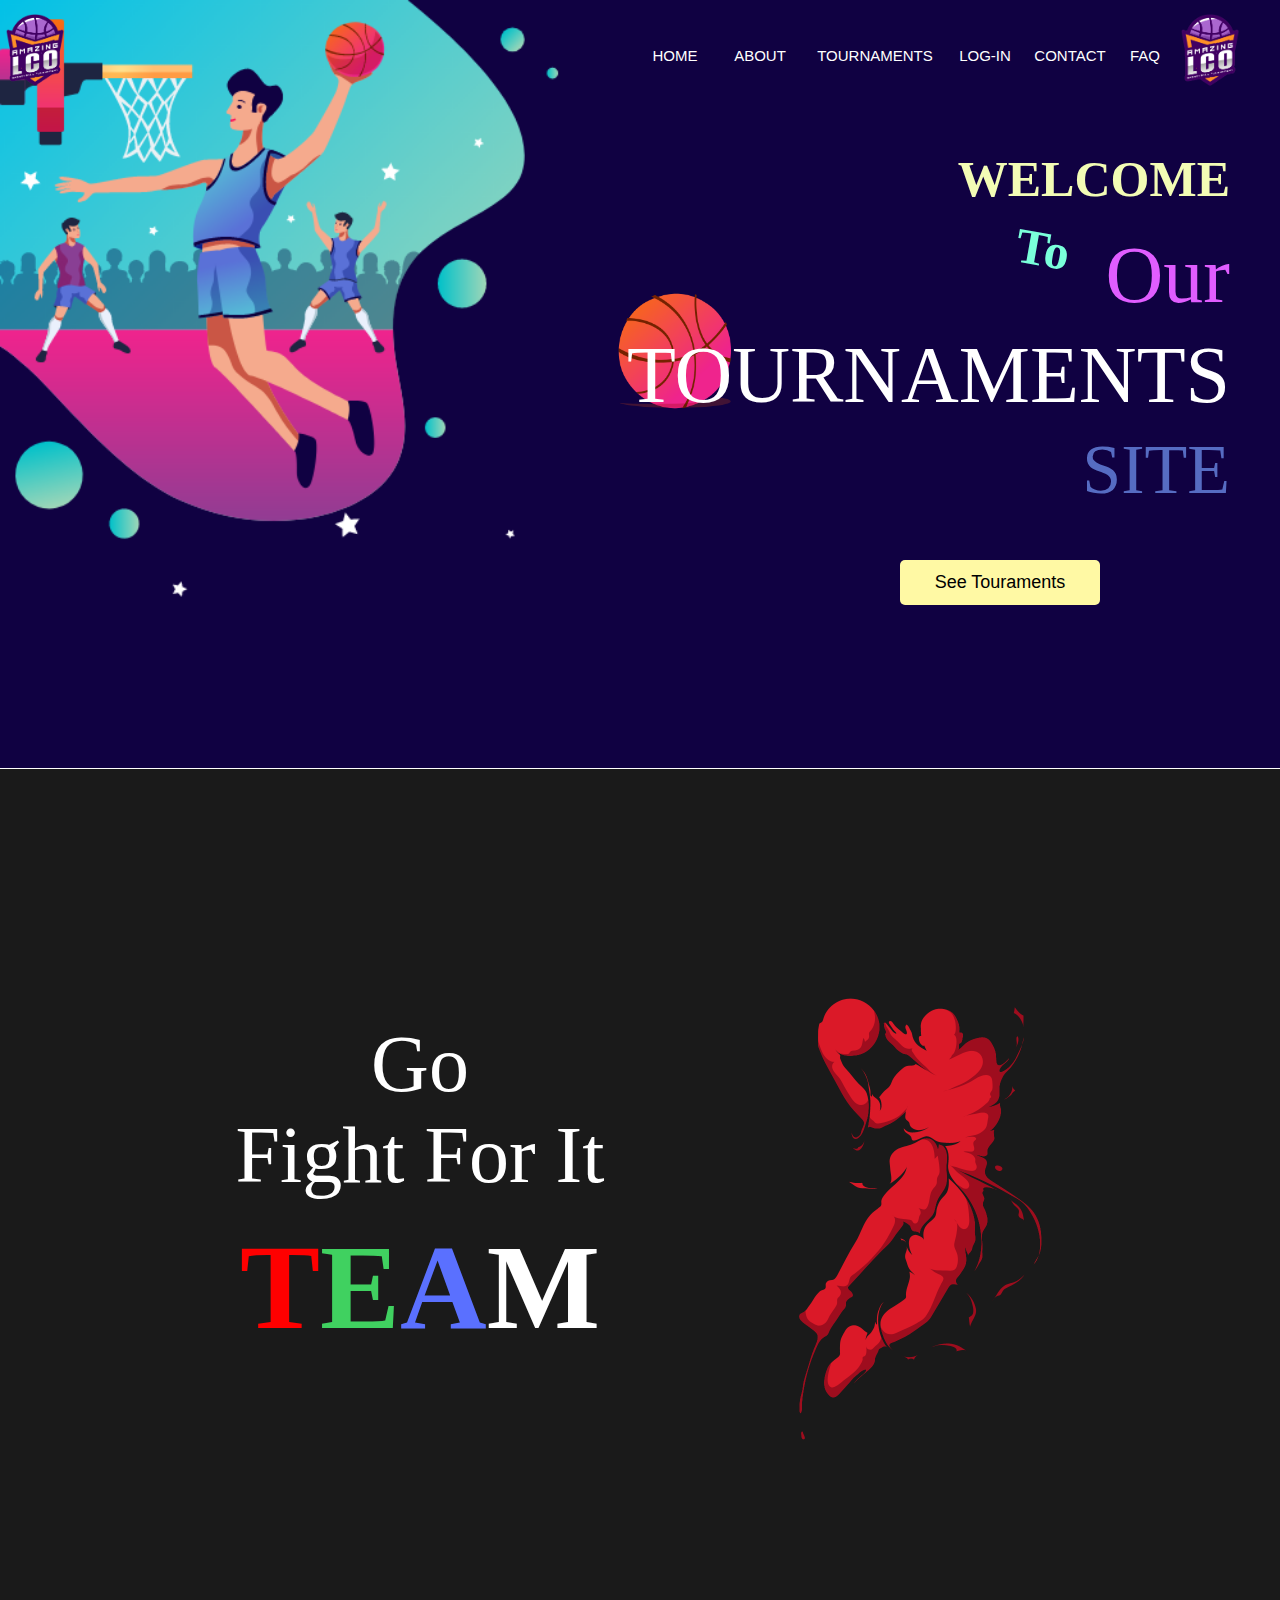
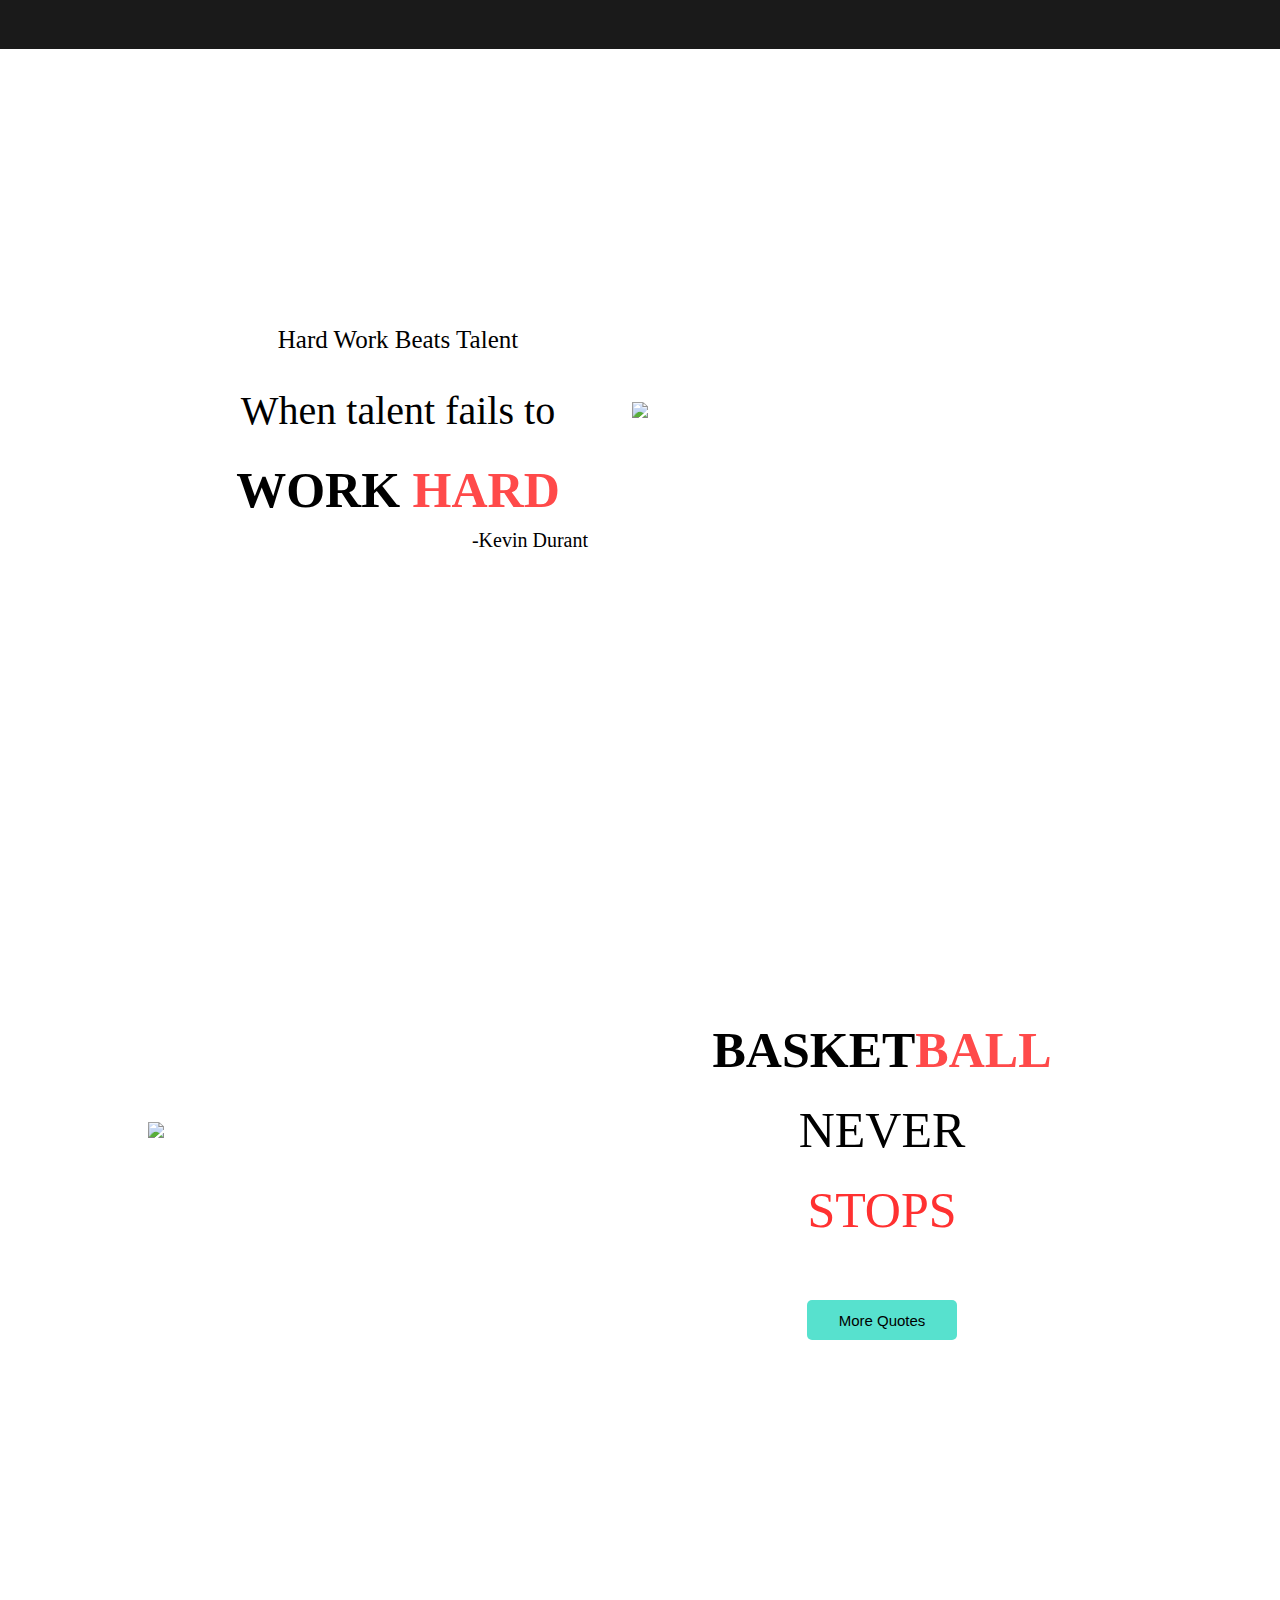
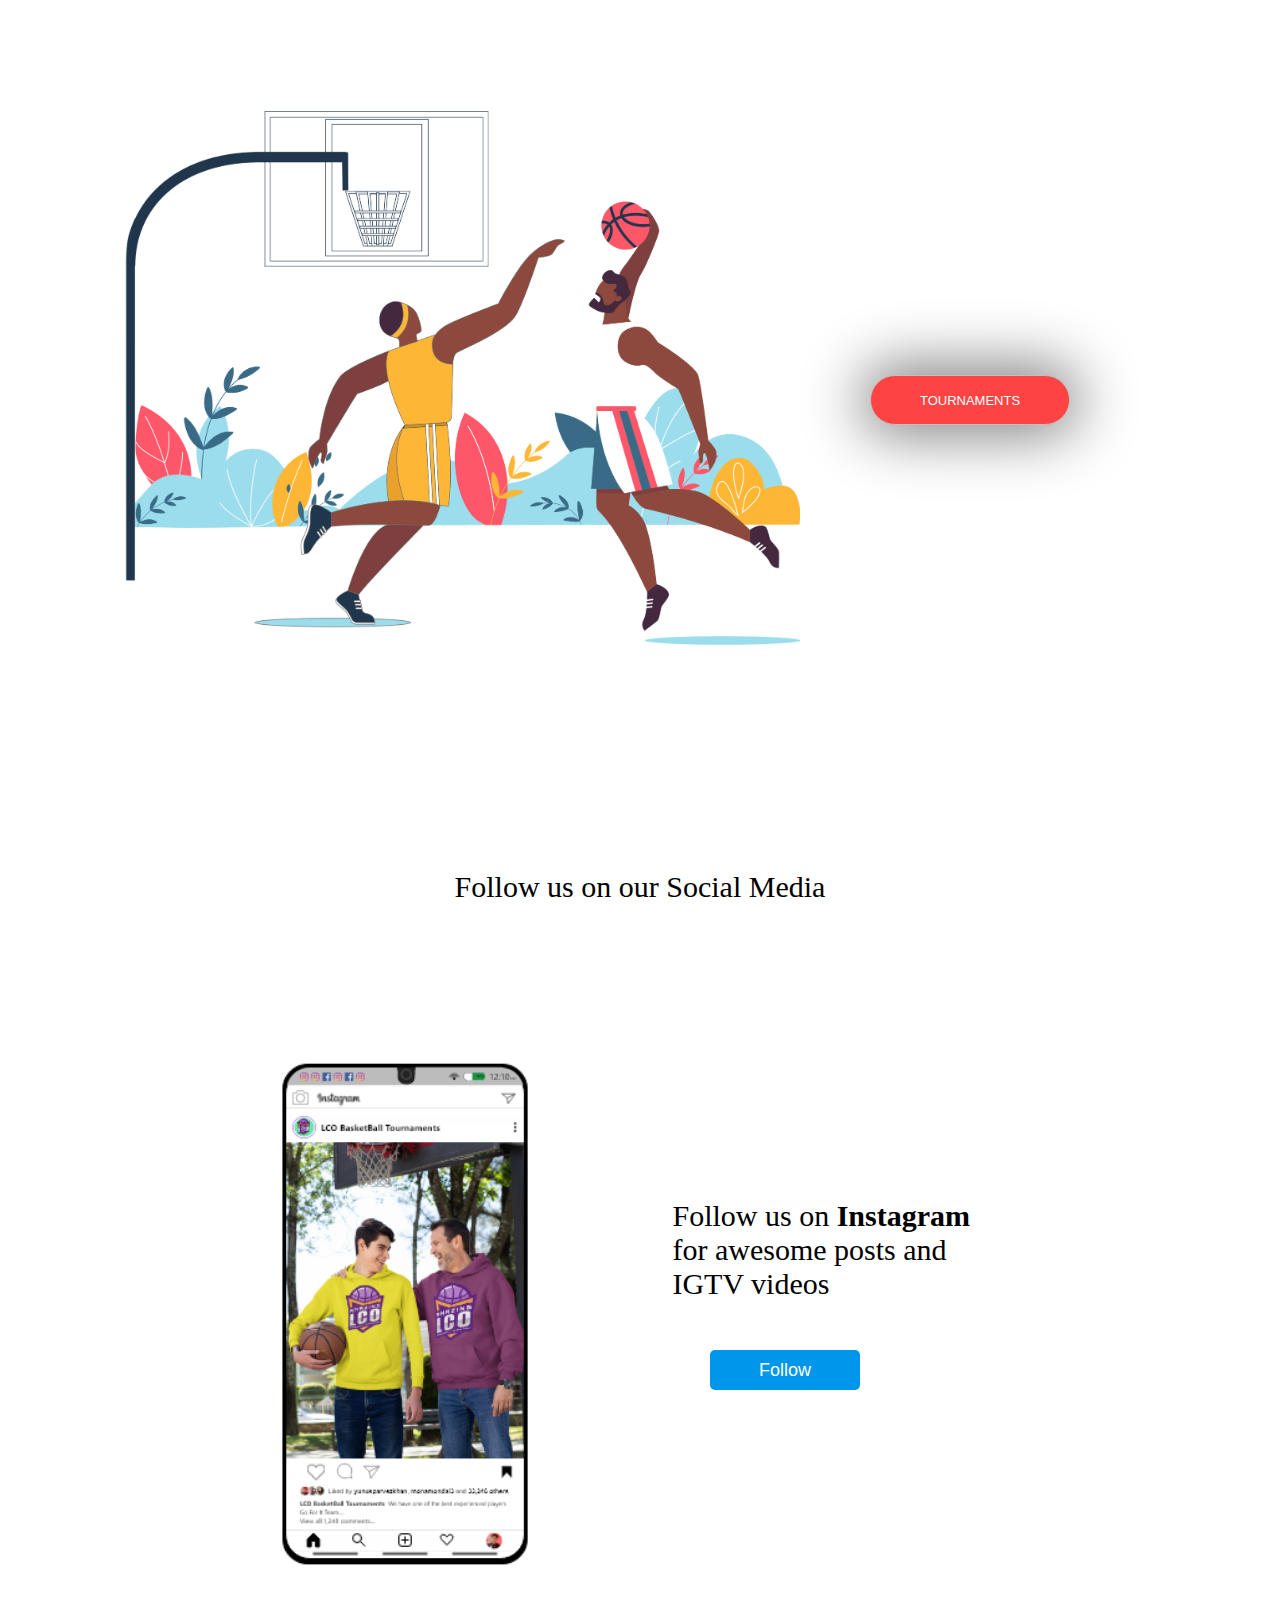
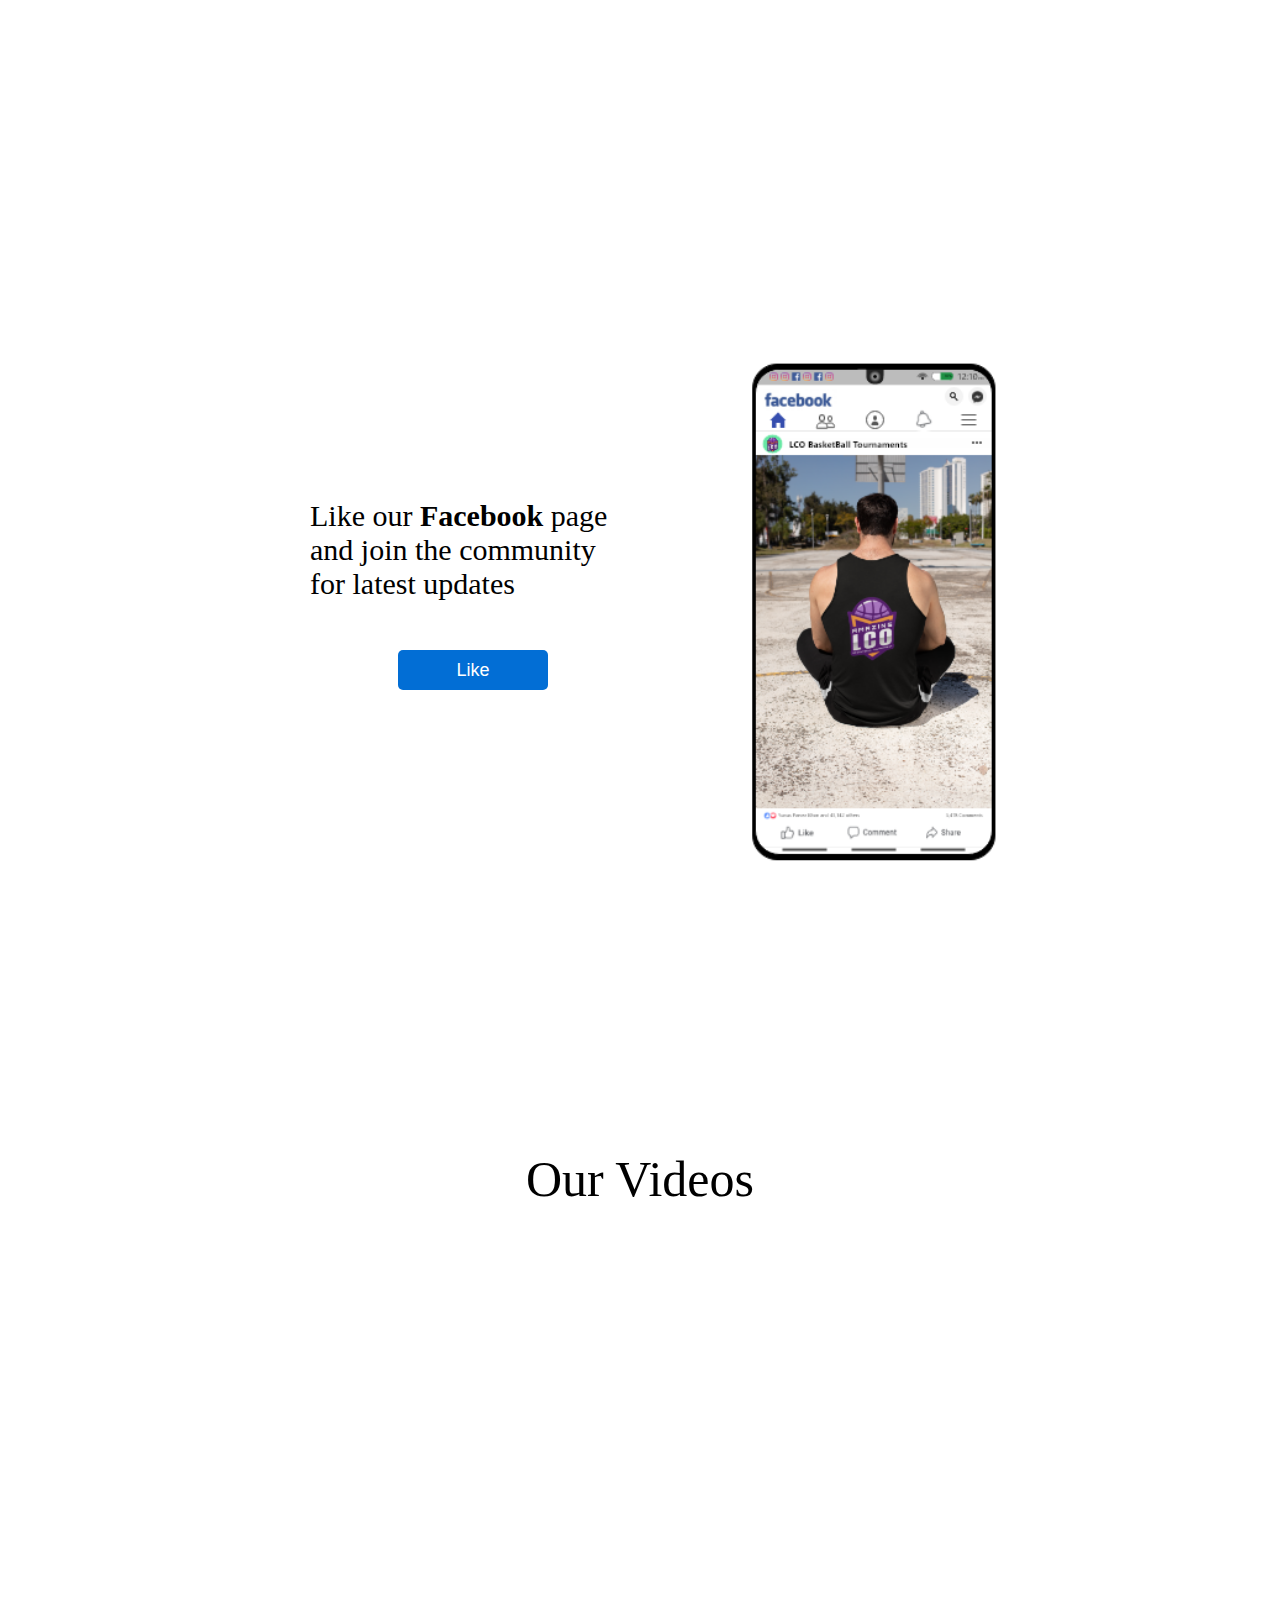
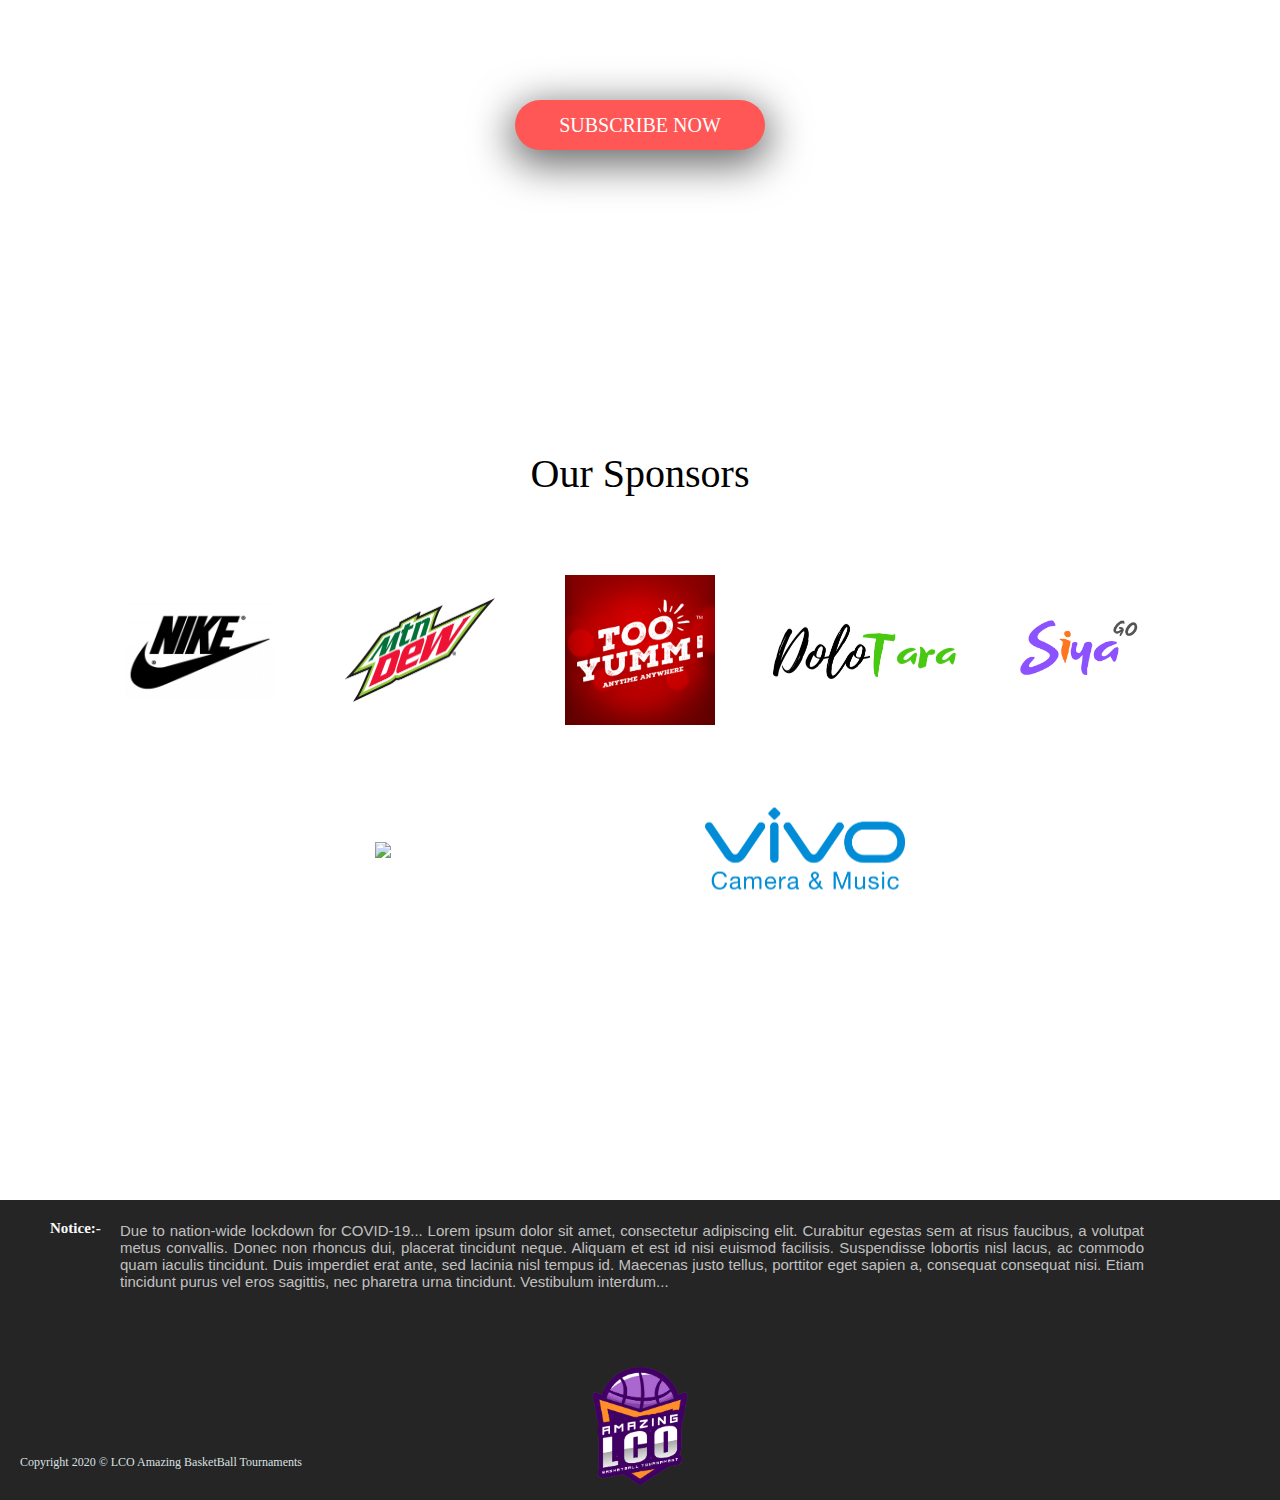
==== index.html @ e03855e0 "Add files via upload" ====
<!DOCTYPE html>
<html lang="en" dir="ltr">
  <head>
    <meta charset="utf-8">
    <meta name="viewport" content="width=device-width, initial-scale=1, user-scalable=no" />
    <title>LCO ABT</title>
    <link rel="stylesheet" href="css/index.css">
    <link rel="stylesheet" href="css/ytvideo.css">
    <link rel="stylesheet" href="css/darksec.css">
    <link rel="stylesheet" href="css/sponsors.css">
    <link rel="stylesheet" href="css/footer.css">
    <link rel="stylesheet" href="css/scrollbar.css">
    <link rel="stylesheet" href="css/menusec.css">
    <link rel="stylesheet" href="css/indexMediaQuery.css">
    <link rel="stylesheet" href="css/footerMediaQuery.css">
    <script src="js/scrollfunctions.js" charset="utf-8"></script>
    <script src="js/script.js" charset="utf-8"></script>
  </head>
  <body id="body">
          <div id="top"></div>
    <div id="background-img-sec">
      <img src="Media\sports-logo-transparent.png" class="logo logofirst">
      <img src="Media\Basketball.png" draggable="true" id="Basketball-img">
      <h1 id="heading-txt-1">WELCOME</h1>
      <h1 id="heading-txt-2">To</h1>
      <h1 id="heading-txt-3">Our</h1>
      <h1 id="heading-txt-4">TOURNAMENTS</h1>
      <h1 id="heading-txt-5">SITE</h1>
      <button type="button" id="tournaments-btn-1">See Touraments</button>

    </div>
    <div id="dark-screen-sec">
        <div id="dss-container">
          <img src="Media\artimg-2.png" id="artimg-2"/>
          <h1 id="dss-txt-1">Go <br>Fight For It</h1>
          <h1 id="dss-txt-2">
                 <div style="color:#FF0000;
                                           display:inline;">T</div><div style="color:#40D160;
                                           display:inline;">E</div><div style="color:#5A70FF;
                                           display:inline;">A</div><div style="color:#FFFFFF;
                                           display:inline;">M</div>

                                         </h1>


        </div>
      </div>
      <img src="Media\ScrollDown-transparent-white.png" id="scroll-down-icon"/>


        <div id="section-3">
          <img src="Media\img3.png" id="section-3-img"/>
          <h1 id="section-3-txt-1">Hard Work Beats Talent</h1>
          <h1 id="section-3-txt-2">When talent fails to</h1>
          <h1 id="section-3-txt-3">WORK <div style="display:inline;color:#FF4A4A;">HARD</div></h1>
          <h1 id="section-3-txt-4">-Kevin Durant</h1>





          <h1 id="section-3-txt-5">BASKET<div style="display:inline;color:#FF4A4A;">BALL</div></h1>
          <h1 id="section-3-txt-6">NEVER</h1>
          <h1 id="section-3-txt-7">STOPS</h1>

          <img src="Media\img4.png" id="section-3-img2"/>

          <button type="button" id="quotes-btn">More Quotes</button>


          <img src="Media\Artboard 10.png" id="section-3-img3">
            <button type="button" id="tournaments-btn3">TOURNAMENTS</button>


          <h1 id="social-media-heading">Follow us on our Social Media</h1>
          <img src="Media\instagram.png" id="insta-layout"/>
          <h1 id="insta-text">Follow us on <b>Instagram</b> <br>
                              for awesome posts and <br>
                              IGTV videos</h1>
                <button type="button" id="insta-follow">Follow</button>

          <img src="Media\facebook.png" id="fb-layout"/>
          <h1 id="fb-text">Like our <b>Facebook</b> page<br>
                              and join the community <br>
                              for latest updates</h1>
            <button type="button" id="fb-like">Like</button>

             <h1 id="our-videos-txt">Our Videos</h1>
            <iframe id="yt-video" src="https://www.youtube.com/embed/hqvGOPB0KmQ" frameborder="0" allow="accelerometer; autoplay; encrypted-media; gyroscope; picture-in-picture" allowfullscreen></iframe>
            <a target="_blank" href="https://www.youtube.com/channel/UCXgGY0wkgOzynnHvSEVmE3A"><button type="button" id="yt-subscribe-btn">SUBSCRIBE NOW</button></a>


              <h1 id="our-sponsors-txt">Our Sponsors</h1>

              <img src="Media\nike.jpg" id="sponsor-nike">
              <img src="Media\MountainDew.png" id="sponsor-mountainDew">
              <img src="Media\too-yumm.png" id="sponsor-too-yumm">
              <img src="Media\DoloTara.png" id="sponsor-dolotara">
              <img src="Media\SiyaGo.png" id="sponsor-siyago">
              <img src="Media\oppo.png" id="sponsor-oppo">
              <img src="Media\vivo.png" id="sponsor-vivo">

        </div>

        <footer id="footer" id="bottom">

          <img src="Media\sports-logo-transparent.png" class="logo logofooter"/>
              <h1 id="footer-notice-heading">Notice:-</h1>
              <p id="footer-notice">Due to nation-wide lockdown for COVID-19... Lorem ipsum dolor sit amet, consectetur adipiscing elit. Curabitur egestas sem at risus faucibus, a volutpat metus convallis.
                                       Donec non rhoncus dui, placerat tincidunt neque. Aliquam et est id nisi euismod facilisis. Suspendisse lobortis nisl lacus, ac
                                       commodo quam iaculis tincidunt. Duis imperdiet erat ante, sed lacinia nisl tempus id. Maecenas justo tellus, porttitor eget
                                       sapien a, consequat consequat nisi. Etiam tincidunt purus vel eros sagittis, nec pharetra urna tincidunt. Vestibulum interdum...</p>







          <h1 id="copyright">Copyright 2020 © LCO Amazing BasketBall Tournaments</h1>



        </footer>






      <div id="navigation-panel2">
        <button type="button" class="navigation-btn2" id="home-btn2"> HOME </button>
        <a href="AboutUs.html"><button type="button" class="navigation-btn2" id="about-btn2"> ABOUT </button></a>
        <a href="Tournaments.html"><button type="button" class="navigation-btn2" id="tournaments-btn2">TOURNAMENTS</button></a>
        <a href="login.html"><button type="button" class="navigation-btn2" id="login-btn2">LOG-IN</button></a>
        <a href="ContactUs.html"><button type="button" class="navigation-btn2" id="contact-btn2">CONTACT</button></a>
        <a href="faq.html"><button type="button" class="navigation-btn2" id="faq-btn2">FAQ</button></a>
      </div>

    <div id="navigation-panel">
      <img src="Media\sports-logo-transparent.png" class="logo logosecond">
     <div id="navigation-panel-btns-sec">
       <button type="button" class="navigation-btn" id="home-btn"> HOME </button>
       <a href="AboutUs.html"><button type="button" class="navigation-btn" id="about-btn"> ABOUT </button></a>
       <a href="Tournaments.html"><button type="button" class="navigation-btn" id="tournaments-btn">TOURNAMENTS</button></a>
       <a href="login.html"><button type="button" class="navigation-btn" id="login-btn">LOG-IN</button></a>
       <a href="ContactUs.html"><button type="button" class="navigation-btn" id="contact-btn">CONTACT</button></a>
       <a href="faq.html"><button type="button" class="navigation-btn" id="faq-btn">FAQ</button></a>
     </div>
    </div>

        <div id="screen-hider" onclick="menuClose()"></div>



    <div id="navigation-panel3">

      <div id="menu-btn" onclick="menu()">
        <hr id="stick1" class="stick stick1"></hr>
        <hr id="stick2" class="stick stick2"></hr>
        <hr id="stick3" class="stick stick3"></hr>
      </div>
           <div id="menu-btn2" onclick="menuClose()">
           </div>


    <div id="menu-popup">
        <img src="Media/sports-logo-transparent.png" id="menu-logo"/>
        <h1 id="menu-heading">Amazing LCO Tournaments</h1>
        <hr id="menu-heading-hr"/>

        <button id="menu-about-btn">About</button>
        <button id="menu-tournaments-btn">Tournaments</button>
        <button id="menu-login-btn">Log-In</button>
        <button id="menu-contact-btn">Contact</button>
        <button id="menu-faq-btn">FAQ</button>

    </div>

















  </body>
</html>
---- css/index.css ----
*{
  padding:0;
  margin:0;
  transition: 0.5s;
}
html{
  transition: 0.5s;
  scroll-behavior: smooth;
}
body{
  height:7900px;
  overflow-y: scroll;
  overflow-x: hidden;
  background: #ffffff;
}
footer{
  top:7600px;
}
#screen-hider{
  display: none;
  width:100%;
  height: 100vh;
  position: fixed;
  top: 0;
  left: 0;
  background-color: #000000;
  opacity: 30%;
}


#background-img-sec{
  display: block;
  width:100%;
  height:768px;
  background-image: url('../Media/Background3.png');
  background-size: cover;
  position: absolute;
  top: 0;
  left:0;
}
#scroll-down-icon{
  display: none;
}
.logo{
  display: block;
  width:60px;
  height:auto;
  position: absolute;
  transform: translate(0,-50%);
}
.logofirst{
  top:50px;
  right:40px;
  transition: 0.5s;
}
#navigation-panel{
  display: block;
  width:100%;
  height: 50px;
  position: fixed;
  top:0;
  left:0;
  background: transparent;
  transition: 1s;
}
#navigation-panel-btns-sec{
  display: none;
  width:550px;
  height:50px;
  background:transparent;
  position: absolute;
  top:0px;
  left:50%;
  transform:translate(-50%);
}
.navigation-btn{
  display: block;
  height:40px;
  background: transparent;
  position: absolute;
  top:50%;
  transform:translate(0,-50%);
  border:none;
  color: #ffffff;
  font-size: 15px;
  cursor:pointer;
  transition:0.3s;
  text-align: center;
}
.navigation-btn:hover{
  color: green;
  font-size: 20px;
}
#tournaments-btn:hover{
  font-size:18px;
}
#home-btn{
  width:70px;
  left:10px;
}
#about-btn{
  width:80px;
  left:90px;
}
#tournaments-btn{
  width:150px;
  left:170px;
}
#login-btn{
  width:70px;
  left:320px;
}
#contact-btn{
  width:100px;
  left:390px;
}
#faq-btn{
  width: 50px;
  left:490px;
}




#navigation-panel2{
  display: block;
  background-color: transparent;
  width:550px;
  height:70px;
  position: absolute;
  top:20px;
  right:100px;
  transition: 0.5s;
}

.navigation-btn2{
  display: block;
  height:40px;
  background: transparent;
  position: absolute;
  top:50%;
  transform:translate(0,-50%);
  border:none;
  color: #ffffff;
  font-size: 15px;
  cursor:pointer;
  transition:0.3s;
  text-align: center;
}
.navigation-btn2:hover{
  color: #000000;
  font-weight: bold;
  font-size: 17px;
  background: #ffffff;
}




#home-btn2{
  width:70px;
  left:10px;
}
#about-btn2{
  width:80px;
  left:90px;
}
#tournaments-btn2{
  width:150px;
  left:170px;
}
#login-btn2{
  width:70px;
  left:320px;
}
#contact-btn2{
  width:100px;
  left:390px;
}
#faq-btn2{
  width: 50px;
  left:490px;
}

.logosecond{
  left:5px;
  top:50px;
}




#navigation-panel3{
  display: none;
  width: 100%;
  height: 45px;
  position: fixed;
  top: 0;
  left: 0;
  background:darkblue;
}
#menu-btn{
  display: block;
  width:40px;
  height: 25px;
  position: absolute;
  top: 50%;
  left: 20px;
  transform:translate(0,-50%);
  cursor: pointer;
  background: transparent;
}

.stick{
  width: 30px;
  height: 2px;
  position: absolute;
  left:50%;
  color: #ffffff;
  background: #fff;
  outline:none;
  transform: translate(-50%,-50%)
}
.stick1{
  display: block;
  top: 2px;
}
.stick2{
  display: block;
  top: 50%;
  transform: translate(-50%,-50%);
}
.stick3{
  display: block;
  top: 23px;
}

#menu-btn2{
  display: none;
  width:40px;
  height: 25px;
  position: absolute;
  top: 50%;
  left: 20px;
  transform:translate(0,-50%);
  cursor: pointer;
  background: transparent;
}






#Basketball-img{
  display: block;
  width:150px;
  position: absolute;
  top:280px;
  left:600px;
  transition: 0.5s;
}
#heading-txt-1{
  font-size: 50px;
  font-family: Broadway;
  color:#F3FCB5;
  position: absolute;
  top:150px;
  right:50px;
}
#heading-txt-2{
  font-size: 50px;
  font-family: Ink Free;
  color:#7AFFDB;
  position: absolute;
  top:220px;
  right:210px;
  transform:rotate(10deg);
}
#heading-txt-3{
  font-size: 80px;
  font-family: Century Gothic;
  color:#E05DFF;
  position: absolute;
  top:230px;
  right:50px;
  font-weight: lighter;
}
#heading-txt-4{
  font-size: 80px;
  font-family: Chiller;
  color:#ffffff;
  position: absolute;
  top:330px;
  right:50px;
  font-weight: lighter;
}
#heading-txt-5{
  font-size: 70px;
  font-family: Broadway;
  color:#566CC2;
  position: absolute;
  top:430px;
  right:50px;
  font-weight: lighter;
}

#tournaments-btn-1{
  display: inline-block;
  width:200px;
  height:45px;
  position: absolute;
  top:560px;
  right:180px;
  background-color:#FFF9A4;
  color: #000000;
  border-radius: 5px;
  border:none;
  outline-color: #FC1E1E;
  outline-width: thick;
  font-size: 18px;
  transition: 0.5s;
  cursor: pointer;
}
#tournaments-btn-1:hover{
  background-color:#E96621;
  color:#ffffff;
  font-size: 20px;
}

#section-3{
  display: block;
  width:1100px;
  height:5800px;
  background:transparent;
  position: absolute;
  top:1650px;
  left:50%;
  transform:translate(-50%);
}
#section-3-txt-1{
  font-size: 25px;
  font-family: Segoe Print;
  color:#000000;
  font-weight:lighter;
  position: absolute;
  top:290px;
  left:28%;
  transform:translate(-50%, -50%);
}
#section-3-txt-2{
  font-size: 40px;
  font-family: Segoe Print;
  font-weight:lighter;
  color:#000000;
  position: absolute;
  top:360px;
  left:28%;
  transform:translate(-50%, -50%);
}
#section-3-txt-3{
  font-size: 50px;
  font-family:Showcard Gothic;
  font-weight:;
  position: absolute;
  top:440px;
  left:28%;
  transform:translate(-50%, -50%);
}
#section-3-txt-4{
  font-size: 20px;
  font-family:Segoe UI Emoji;
  font-weight:lighter;
  position: absolute;
  top:490px;
  left:40%;
  transform:translate(-50%, -50%);
}

#section-3-img{
  display: block;
  width:500px;
  height:auto;
  position: absolute;
  top:360px;
  left:72%;
  transform:translate(-50%,-50%);
}

#section-3-txt-5{
  font-size: 50px;
  font-family:Showcard Gothic;
  font-weight:;
  position: absolute;
  top:1000px;
  left:72%;
  transform:translate(-50%, -50%);
}
#section-3-txt-6{
  font-size: 50px;
  font-family:Segoe Print;
  font-weight:lighter;
  position: absolute;
  top:1080px;
  left:72%;
  transform:translate(-50%, -50%);
}
#section-3-txt-7{
  font-size: 50px;
  font-family:Snap ITC;
  font-weight:lighter;
  color:#FF3131;
  position: absolute;
  top:1160px;
  left:72%;
  transform:translate(-50%, -50%);
}

#section-3-img2{
  display: block;
  width:500px;
  height:auto;
  position: absolute;
  top:1080px;
  left:28%;
  transform:translate(-50%,-50%);
}

#quotes-btn{
  display: block;
  width:150px;
  height:40px;
  position: absolute;
  top:1250px;
  left:72%;
  transform:translate(-50%,0);
  border:none;
  background: #57E1CE;
  border-radius: 5px;
  outline-color:#000000;
  font-size:15px;
  font-family: sans-serif;
  text-align: center;
  transition: 0.5s;
  cursor: pointer;
}
#quotes-btn:hover{
  background: linear-gradient(to right, #3493E4, #30E069);
  color:#ffffff;
  font-size: 17px;
}

#section-3-img3{
  display: block;
  width:680px;
  height:auto;
  position: absolute;
  top:1600px;
  left:30px;
}

#tournaments-btn3{
  display: block;
  width:200px;
  height:50px;
  position: absolute;
  top:1950px;
  left:80%;
  border-radius: 40px;
  border:1px solid silver;
  box-shadow: 0 0 60px 10px gray;
  background: #FE4343;
  color:#ffffff;
  cursor: pointer;
  transition: 0.5s;
  outline:none;
  font-size: 13px;
  transform:translate(-50%,-50%);
}
#tournaments-btn3:hover{
  background-color: #FE4362;
  font-size: 18px;
  width: 225px;
  height: 55px;
}


#social-media-heading{
  font-size: 30px;
  font-family: Segoe UI;
  font-weight:400;
  color:#000000;
  position: absolute;
  top:2420px;
  left:0;
  width:100%;
  text-align: center;
}

#insta-layout{
  display: block;
  width: 300px;
  height:auto;
  position:absolute;
  top:2600px;
  left:15%;
  outline:none;
}
#insta-text{
  font-size: 30px;
  font-family: Segoe UI;
  font-weight: 400;
  position:absolute;
  top:2800px;
  right:20%;
  transform:translate(0,-50%);
}
#insta-follow{
  display: block;
  width:150px;
  height:40px;
  border-radius: 5px;
  border:none;
  position: absolute;
  top:2900px;
  right:30%;
  background:#0097EB;
  font-size:18px;
  text-align: center;
  color:#ffffff;
  transition: 0.3s;
  outline-color: #860DD7;
  cursor:pointer;
}
#insta-follow:hover{
  background-color:#027DC6;
  font-size: 20px;
}
#fb-layout{
  display: block;
  width: 300px;
  height:auto;
  position:absolute;
  top:3500px;
  right:15%;
}
#fb-text{
  font-size: 30px;
  font-family: Segoe UI;
  font-weight: 400;
  position:absolute;
  top:3700px;
  left:20%;
  transform:translate(0,-50%);
}
#fb-like{
  display: block;
  width:150px;
  height:40px;
  border-radius: 5px;
  border:none;
  position: absolute;
  top:3800px;
  left:28%;
  background:#026ED5;
  font-size:18px;
  text-align: center;
  color:#ffffff;
  transition: 0.3s;
  outline-color: #860DD7;
  cursor:pointer;
}
#fb-like:hover{
  background-color:#0251AA;
  font-size: 20px;
}

#our-sponsors-txt{
  font-size: 40px;
  font-family: Pristina;
  width:100%;
  text-align: center;
  position: absolute;
  top:5200px;
  font-weight: 400;
}
---- css/ytvideo.css ----
#our-videos-txt{
  font-size: 50px;
  font-family: Calibri;
  color:#000000;
  font-weight: 400;
  position: absolute;
  top:4300px;
  left:0;
  width:100%;
  text-align: center;

}


#yt-video{
  width:700px;
  height:394px;
  position: absolute;
  top:4400px;
  left:50%;
  transform:translate(-50%);
}

#yt-subscribe-btn{
  display: block;
  width:250px;
  height:50px;
  border-radius: 40px;
  border:none;
  background-color:#FF5656;
  color:#ffffff;
  font-size: 20px;
  font-family: Segoe UI;
  text-align: center;
  position: absolute;
  top:4850px;
  left:50%;
  transform:translate(-50%);
  box-shadow: 0 10px 40px 5px #6B6B6B;
  transition: 0.5s;
  outline:none;
  cursor:pointer;
}
#yt-subscribe-btn:hover{
  background-color: #D52626;
  font-size: 21px;
}
---- css/darksec.css ----
#dark-screen-sec{
 background-color: #1A1A1A;
 width:100%;
 height:880px;
 position: absolute;
 top:769px;
 left:0;
 right:0;
}

#dss-container{
  display: block;
  width:1100px;
  height:100%;
  position: absolute;
  top:0;
  left:50%;
  transform:translate(-50%);
  background: transparent;
}

#dss-txt-1{
  display: block;
  font-size: 80px;
  font-family:Century Gothic;
  font-weight: lighter;
  text-align: center;
  color:#ffffff;
  position: absolute;
  top:250px;
  left:30%;
  transform:translate(-50%);
}
#dss-txt-2{
  display: inline;
  font-size: 120px;
  font-family:Colonna MT;
  position: absolute;
  top:450px;
  left:30%;
  transform:translate(-50%);
}
#artimg-2{
  display: block;
  width:500px;
  position: absolute;
  top:450px;
  right:50px;
  transform:translate(0,-50%);
  transition: 0.5s;
}
---- css/sponsors.css ----
#sponsor-nike{
  display: block;
  width: 150px;
  height:auto;
  position: absolute;
  top: 5400px;
  left:10%;
  transform:translate(-50%,-50%);
}
#sponsor-mountainDew{
  display: block;
  width: 150px;
  height:auto;
  position: absolute;
  top: 5400px;
  left:30%;
  transform:translate(-50%,-50%);
}
#sponsor-too-yumm{
  display: block;
  width: 150px;
  height:auto;
  position: absolute;
  top: 5400px;
  left:50%;
  transform:translate(-50%,-50%);
}
#sponsor-dolotara{
  display: block;
  width: 200px;
  height:auto;
  position: absolute;
  top: 5400px;
  left:70%;
  transform:translate(-50%,-50%);
}
#sponsor-siyago{
  display: block;
  width: 150px;
  height:auto;
  position: absolute;
  top: 5400px;
  left:90%;
  transform:translate(-50%,-50%);
}
#sponsor-oppo{
  display: block;
  width: 200px;
  height:auto;
  position: absolute;
  top: 5600px;
  left:35%;
  transform:translate(-50%,-50%);
}
#sponsor-vivo{
  display: block;
  width: 200px;
  height:auto;
  position: absolute;
  top: 5600px;
  left:65%;
  transform:translate(-50%,-50%);
}
---- css/footer.css ----
footer{
  display: block;
  width:100%;
  height: 300px;
  position: absolute;
  left:50%;
  transform:translate(-50%);
  background: #252525;
}
#copyright{
  font-size: 12px;
  font-family: Segoe UI;
  font-weight:400;
  position: absolute;
  bottom:30px;
  left:20px;
  color: #DAE0E2;
}
.logofooter{
  bottom: 10px;
  left:50%;
  transform:translate(-50%);
  width:100px;
  display: block;
  height:auto;
  position: absolute;
}
#footer-notice-heading{
  font-size: 15px;
  font-family: serif;
  font-weight: 600px;
  color:#fafafa;
  position: relative;
  top: 20px;
  left:50px;
}

#footer-notice{
  font-size: 15px;
  font-family: sans-serif;
  font-weight: 200px;
  color:#C1C1C1;
  position: relative;
  top: 5px;
  left:120px;
  width: 80%;
  text-align: justify;
  height: auto;
}
---- css/scrollbar.css ----
body{
  overflow-y: scroll;
  overflow-x: hidden;
}



/* Let's get this party started */
::-webkit-scrollbar {
    width: 12px;
    background: #100142;
}
::-webkit-scrollbar:hover {
    width: 20px;
}
::-webkit-scrollbar-thumb:window-inactive:hover{
      width: 20px;
}


/* Handle */
::-webkit-scrollbar-thumb {
    -webkit-border-radius: 10px;
    border-radius: 10px;
    background: linear-gradient(to top, #FC8E21, #F33C0D);
    -webkit-box-shadow: inset 0 0 6px rgba(0,0,0,0.5);
}

::-webkit-scrollbar:window-inactive {
    width: 12px;
    background: #414141;
}
::-webkit-scrollbar-thumb:window-inactive {
	background: linear-gradient(to top, #FF6F6F, #FF9A8E);
}
---- css/menusec.css ----
#menu-popup{
  display: block;
  width: 350px;
  height: 100vh;
  position: fixed;
  top: 45px;
  left:0;
  background: #ffffff;
  transform: translate(-100%);
}

#menu-logo{
  display: block;
  width: 40px;
  height: auto;
  position: absolute;
  top:30px;
  right: 30px;
  transform:translate(0,-50%);
}
#menu-heading{
  display: block;
  font-size: 20px;
  font-family:Segoe UI;
  font-weight: 400;
  position: absolute;
  top:30px;
  left: 20px;
  transform: translate(0,-50%);
  color: #000;
}
#menu-heading-hr{
  display: block;
  width: 99%;
  height:0px;
  position: absolute;
  top: 60px;
  left: 0;
  border:0.5px solid #888888;
}

#menu-about-btn{
    display: block;
    width:100%;
    height:50px;
    background-color: transparent;
    border-top: none;
    border-bottom: 2px solid #505050;
    border-left:none;
    border-right:none;
    position: absolute;
    top: 60px;
    font-size: 20px;
    text-align: left;
    padding-left: 30px;
    outline:none;
}
#menu-tournaments-btn{
    display: block;
    width:100%;
    height:50px;
    background-color: transparent;
    border-top: none;
    border-bottom: 2px solid #505050;
    border-left:none;
    border-right:none;
    position: absolute;
    top: 110px;
    font-size: 20px;
    text-align: left;
    padding-left: 30px;
    outline:none;
}
#menu-login-btn{
    display: block;
    width:100%;
    height:50px;
    background-color: transparent;
    border-top: none;
    border-bottom: 2px solid #505050;
    border-left:none;
    border-right:none;
    position: absolute;
    top: 160px;
    font-size: 20px;
    text-align: left;
    padding-left: 30px;
    outline:none;
}
#menu-contact-btn{
    display: block;
    width:100%;
    height:50px;
    background-color: transparent;
    border-top: none;
    border-bottom: 2px solid #505050;
    border-left:none;
    border-right:none;
    position: absolute;
    top: 210px;
    font-size: 20px;
    text-align: left;
    padding-left: 30px;
    outline:none;
}
#menu-faq-btn{
    display: block;
    width:100%;
    height:50px;
    background-color: transparent;
    border-top: none;
    border-bottom: 2px solid #505050;
    border-left:none;
    border-right:none;
    position: absolute;
    top: 260px;
    font-size: 20px;
    text-align: left;
    padding-left: 30px;
    outline:none;
}
---- css/indexMediaQuery.css ----
@media (max-width:1200px) {



  #Basketball-img{
    left: 500px;
  }
  .logofirst{
    right: 10px;
  }
  #navigation-panel2{
    right: 80px;
    width: 500px;
  }
  .navigation-btn2{
    font-size: 13px;
  }

  #home-btn2{
    width:60px;
    left:0px;
  }
  #about-btn2{
    width:70px;
    left:70px;
  }
  #tournaments-btn2{
    width:120px;
    left:150px;
  }
  #tournaments-btn2:hover{
    font-size: 15px;
  }
  #login-btn2{
    width:60px;
    left:280px;
  }
  #contact-btn2{
    width:80px;
    left:350px;
  }
  #faq-btn2{
    width: 40px;
    left:440px;
  }

  #artimg-2{
    width: 400px;
    right: 200px;
  }


  #section-3{
    width:1050px;
  }

}



            @media (max-width:1100px) {

              body{
                height: auto;
              }
              #navigation-panel{
                display: none;
              }
              #navigation-panel3{
                display: block;
              }
              #background-img-sec{
                top: 40px;
              }

              #dss-container{
                width: 800px;
              }


              #Basketball-img{
                left: 130px;
                top: 350px;
                width: 70px;
              }
              .logofirst{
                right: 50px;
                width: 100px;
                top: 80px;
              }
              .logosecond{
                display: none;
              }
              #navigation-panel2{
                display: none;
                opacity: 0%;
              }


              #artimg-2{
                width: 300px;
                right: 150px;
                top: 400px;
              }
              #section-3{
                width:800px;
                height: 5300px;
              }





              #section-3-img{
                width:500px;
                top:200px;
                left:50%;
              }


              #section-3-txt-1{
                font-size: 15px;
                top:450px;
                left:50%;
              }
              #section-3-txt-2{
                font-size: 20px;
                top:480px;
                left:50%;
              }
              #section-3-txt-3{
                font-size: 25px;
                top:510px;
                left:50%;
              }
              #section-3-txt-4{
                font-size: 15px;
                top:540px;
                left:60%;
              }



              #section-3-img2{
                width:500px;
                top:800px;
                left:50%;
              }


              #section-3-txt-5{
                font-size: 35px;
                top:1050px;
                left:50%;
              }
              #section-3-txt-6{
                font-size: 40px;
                top:1100px;
                left:50%;
              }
              #section-3-txt-7{
                font-size: 50px;
                top:1150px;
                left:50%;
              }

              #quotes-btn{
                top: 1250px;
                left: 50%;
                outline:none;
              }


              #section-3-img3{
                top: 1300px;
              }
              #tournaments-btn3{
                top: 2000px;
                left: 50%;
              }

              #social-media-heading{
                top: 2200px;
              }
              #insta-layout{
                top: 2300px;
                left: 10%;
              }
              #insta-text{
                top: 2550px;
                right: 10%;
              }
              #insta-follow{
                top: 2650px;
                right: 25%;
              }

              #fb-layout{
                top: 2900px;
                right: 10%;
              }
              #fb-text{
                top: 3150px;
                left: 10%;
              }
              #fb-like{
                top: 3250px;
                left: 25%;
              }
              #our-videos-txt{
                top: 3600px;
              }
              #yt-video{
                top:3700px;
              }
              #yt-subscribe-btn{
                top: 4150px;
              }
              #our-sponsors-txt{
                top: 4400px;
              }
              #sponsor-dolotara{
                top: 4550px;
                left: 35%;
              }
              #sponsor-siyago{
                top: 4550px;
                left: 65%;
              }
              #sponsor-nike{
                top: 4750px;
                left: 35%;
              }
              #sponsor-mountainDew{
                top: 4750px;
                left: 65%;
              }
              #sponsor-oppo{
                top: 4950px;
                left: 35%;
              }
              #sponsor-vivo{
                top: 4950px;
                left: 65%;
              }

              #sponsor-too-yumm{
                top: 5150px;
                left: 50%;
              }

                footer{
                  top: 7000px;
                }


            }







      @media (max-width:900px) {

           body{
             height: 6500px;
           }
           footer{
             top: 6500px;
           }

        .logofirst{
        display: none;
        }
        #heading-txt-1{
        display: none;
        }
        #heading-txt-2{
        display: none;
        }
        #heading-txt-3{
        display: none;
        }
        #heading-txt-4{
        display: none;
        }
        #heading-txt-5{
        display: none;
        }

        #tournaments-btn-1{
        display: none;
        }

        #scroll-down-icon{
          display: block;
          width:180px;
          height:auto;
          position: absolute;
          top:250px;
          right:50px;
        }

        #dark-screen-sec{
          background-color: #100142;
          height: 350px;
        }



        #dss-container{
          width: 500px;
          height: 200px;
          top:-300px;
        }
        #artimg-2{
          right: -80px;
          width: 350px;
          top: 350px;
        }

        #dss-txt-1{
          font-size: 60px;
          top:200px;
          left:150px;
          transform:translate(-50%);
        }
        #dss-txt-2{
          font-size: 90px;
          top:350px;
          left:150px;
          transform:translate(-50%);
        }

        #section-3{
          top:1200px;
        }




      }





          @media (max-width:800px) {


            body{
              height: 6200px;
            }
            footer{
              top: 6200px;
            }

              #section-3{
                width:600px;
              }
              #scroll-down-icon{
                right:20px;
              }
              #section-3-img3{
                width:500px;
              }
              #tournaments-btn3{
                top: 1820px;
              }
              #social-media-heading{
                top:2000px;
              }
              #insta-layout{
                top: 2100px;
              }
              #insta-text{
                top:2300px;
                font-size:20px;
                right:30px;
              }
              #insta-follow{
                top:2400px;
                right: 80px;
              }

              #fb-layout{
                top:2700px;
              }
              #fb-text{
                top:2900px;
                font-size:20px;
                left: 30px;
              }
              #fb-like{
                top:2980px;
                left:80px;
              }

              #our-videos-txt{
                top:3300px;
              }
              #yt-video{
                top:3400px;
                width: 100%;
              }
              #yt-subscribe-btn{
                top:3850px;
              }

              #our-sponsors-txt{
                top:4100px;
              }


              #sponsor-dolotara{
                top: 4250px;
                left: 30%;
              }
              #sponsor-siyago{
                top: 4250px;
                left: 70%;
              }
              #sponsor-nike{
                top: 4450px;
                left: 30%;
              }
              #sponsor-mountainDew{
                top: 4450px;
                left: 70%;
              }
              #sponsor-oppo{
                top: 4650px;
                left: 30%;
              }
              #sponsor-vivo{
                top: 4650px;
                left: 70%;
              }

              #sponsor-too-yumm{
                top: 4850px;
                left: 50%;
              }





          }





          @media (max-width:600px) {

              #scroll-down-icon{
                top: 950px;
                right: 50%;
                transform:translate(50%);
                width: 120px;
              }
              #artimg-2{
                display: none;
              }
              #dss-container{
                width:400px;
                background: transparent;
                height: 500px;
              }
              #dss-txt-1{
                left: 50%;
                transform: translate(-50%);
                width: 100%;
                text-align: center;
              }
              #dss-txt-2{
                left:50%;
                transform:translate(-50%);
                text-align: center;
                width:100%;
              }

              #section-3{
                width:500px;
              }


              #section-3-img3{
                width:350px;
                left: 50%;
                transform:translate(-50%, 25%);
              }
              #insta-layout{
                width:250px;
                left:2%;
              }
              #fb-layout{
                width:250px;
                right:2%;
                top: 2600px;
              }
              #fb-text{
                top: 2800px;
              }
              #fb-like{
                top:2900px;
              }
              #our-videos-txt{
                top:3100px;
              }
              #yt-video{
                top:3200px;
                width:100%;
                height: 300px;
              }
              #yt-subscribe-btn{
                top:3550px;
              }

              #our-sponsors-txt{
                top:3750px;
              }



                            #sponsor-dolotara{
                              top: 3900px;
                              left: 30%;
                            }
                            #sponsor-siyago{
                              top: 3900px;
                              left: 70%;
                            }
                            #sponsor-nike{
                              top: 4100px;
                              left: 30%;
                            }
                            #sponsor-mountainDew{
                              top: 4100px;
                              left: 70%;
                            }
                            #sponsor-oppo{
                              top: 4300px;
                              left: 30%;
                            }
                            #sponsor-vivo{
                              top: 4300px;
                              left: 70%;
                            }

                            #sponsor-too-yumm{
                              top: 4500px;
                              left: 50%;
                            }






          }









          @media (max-width:500px) {

            body{
              height: 6400px;
            }

              #section-3{
                width:400px;
              }


              #section-3-img3{
                width:350px;
                left: 50%;
                transform:translate(-50%, 25%);
              }
              #section-3-txt-1{
                width: 100%;
                text-align: center;
                top: 450px;
              }
              #section-3-txt-2{
                width: 100%;
                text-align: center;
                top: 480px;
              }
              #social-media-heading{
                font-size:23px;
              }

              #insta-layout{
                width:300px;
                left:50%;
                transform:translate(-50%, -10%);
              }
              #insta-text{
                top:2650px;
                right:0;
                width: 100%;
                text-align: center;
              }
              #insta-follow{
                top:2750px;
                right: 50%;
                transform:translate(50%, -50%);
              }
              #fb-layout{
                width:300px;
                right:2%;
                top: 2850px;
                right: 50%;
                transform:translate(50%);
              }
              #fb-text{
                top: 3450px;
                width: 100%;
                left:0;
                text-align: center;
              }
              #fb-like{
                top:3550px;
                left: 50%;
                transform:translate(-50%,-50%);
              }
              #our-videos-txt{
                top:3650px;
              }
              #yt-video{

                top:3750px;
                width:100%;
                height: 250px;
              }
              #yt-subscribe-btn{
                top:4050px;
              }

              #our-sponsors-txt{
                top:4200px;
              }



                            #sponsor-dolotara{
                              top: 4350px;
                              left: 25%;
                            }
                            #sponsor-siyago{
                              top: 4350px;
                              left: 75%;
                            }
                            #sponsor-nike{
                              top: 4550px;
                              left: 25%;
                            }
                            #sponsor-mountainDew{
                              top: 4550px;
                              left: 75%;
                            }
                            #sponsor-oppo{
                              width: 150px;
                              top: 4750px;
                              left: 25%;
                            }
                            #sponsor-vivo{
                              width: 150px;
                              top: 4750px;
                              left: 75%;
                            }

                            #sponsor-too-yumm{
                              top: 4950px;
                              left: 50%;
                            }

                            footer{
                              top: 6400px;
                            }




          }




          @media (max-width:400px) {

            #section-3{
              width: 350px;
            }

          }
---- css/footerMediaQuery.css ----
@media (max-width:800px) {
  .logofooter{
    display: none;
  }
}
@media (max-width:700px) {
   #footer-notice{
     width:70%;
   }
}


@media (max-width:500px) {
   #footer-notice{
     width:60%;
   }
   footer{
     height: 400px;
   }
}

@media (max-width:400px) {
    #footer-notice-heading{
      left: 0;
      width: 100%;
      text-align: center;
    }

   #footer-notice{
     width:80%;
     top:40px;
     left: 50%;
     transform:translate(-50%);
   }
   footer{
     height: 450px;
   }
}

@media (max-width:300px) {
      footer{
        height: 500px;
      }
}

@media (max-width:250px) {
      footer{
        height: 600px;
      }
}
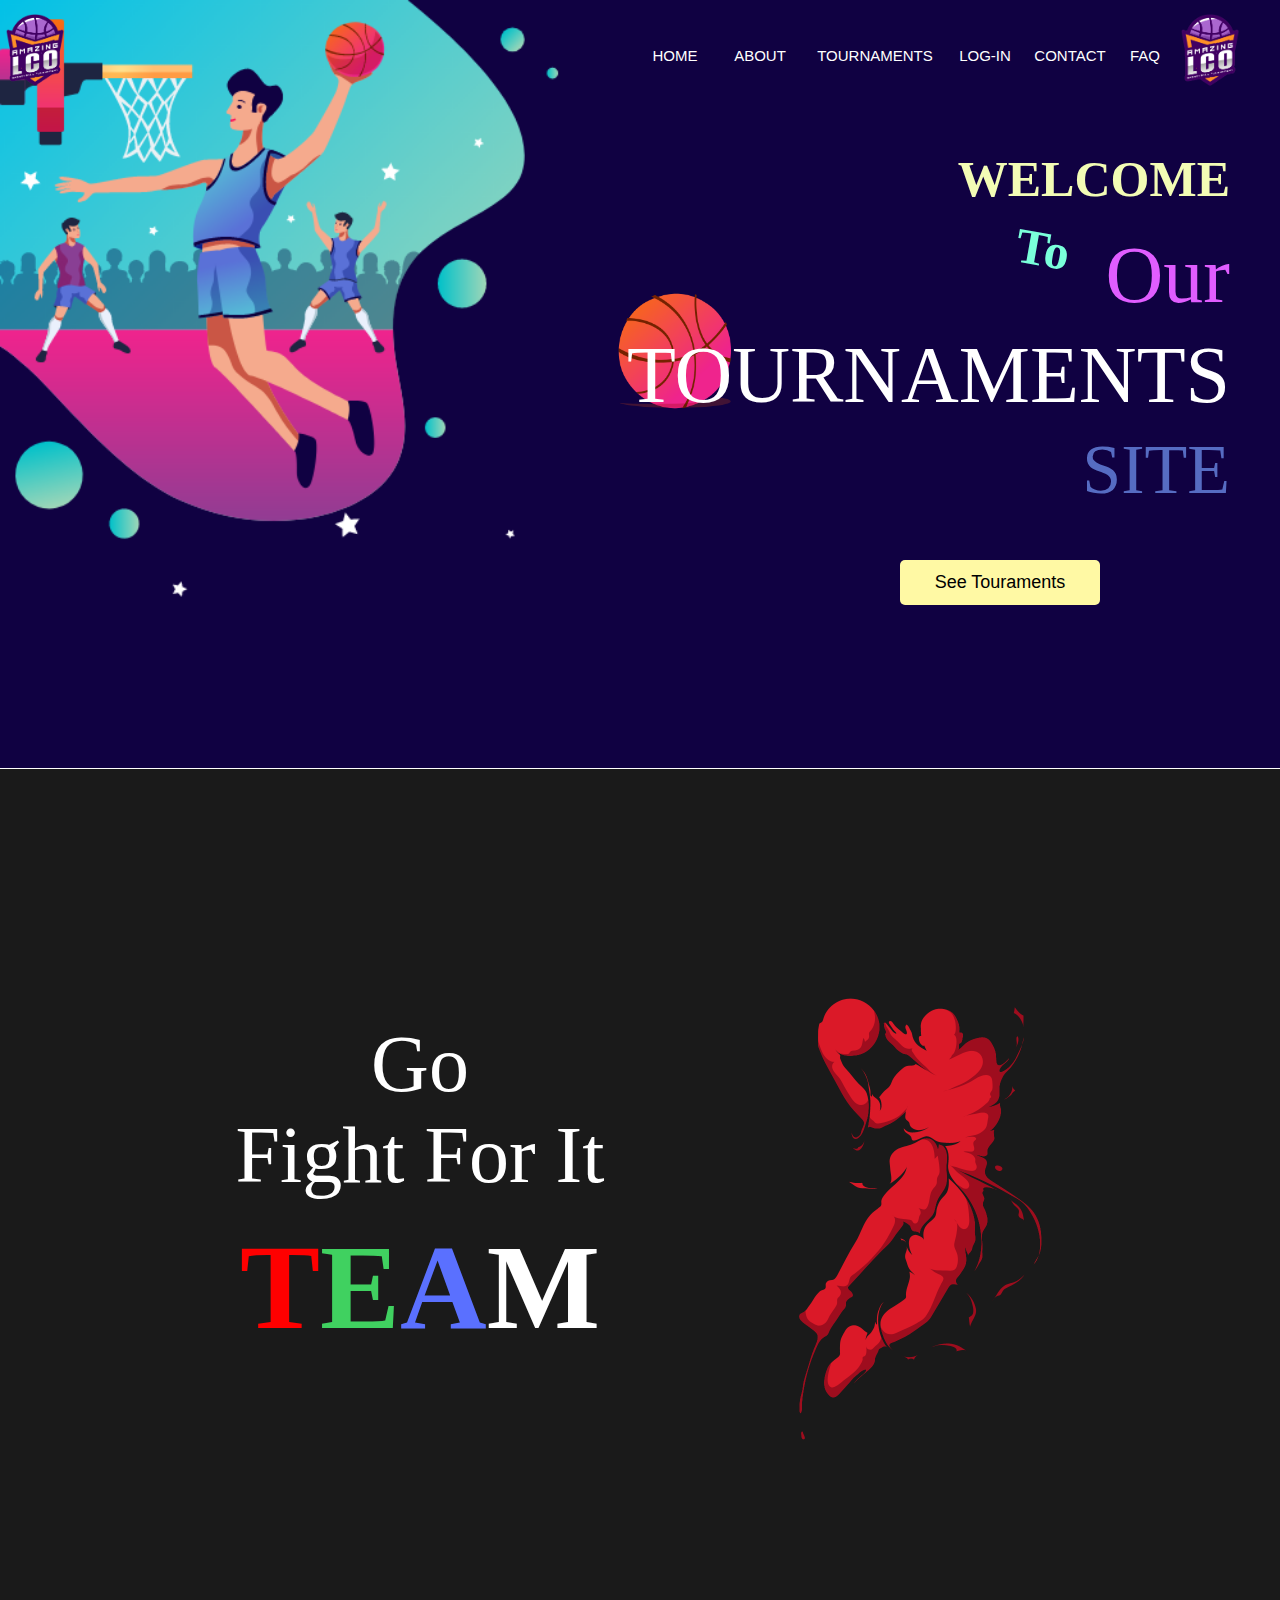
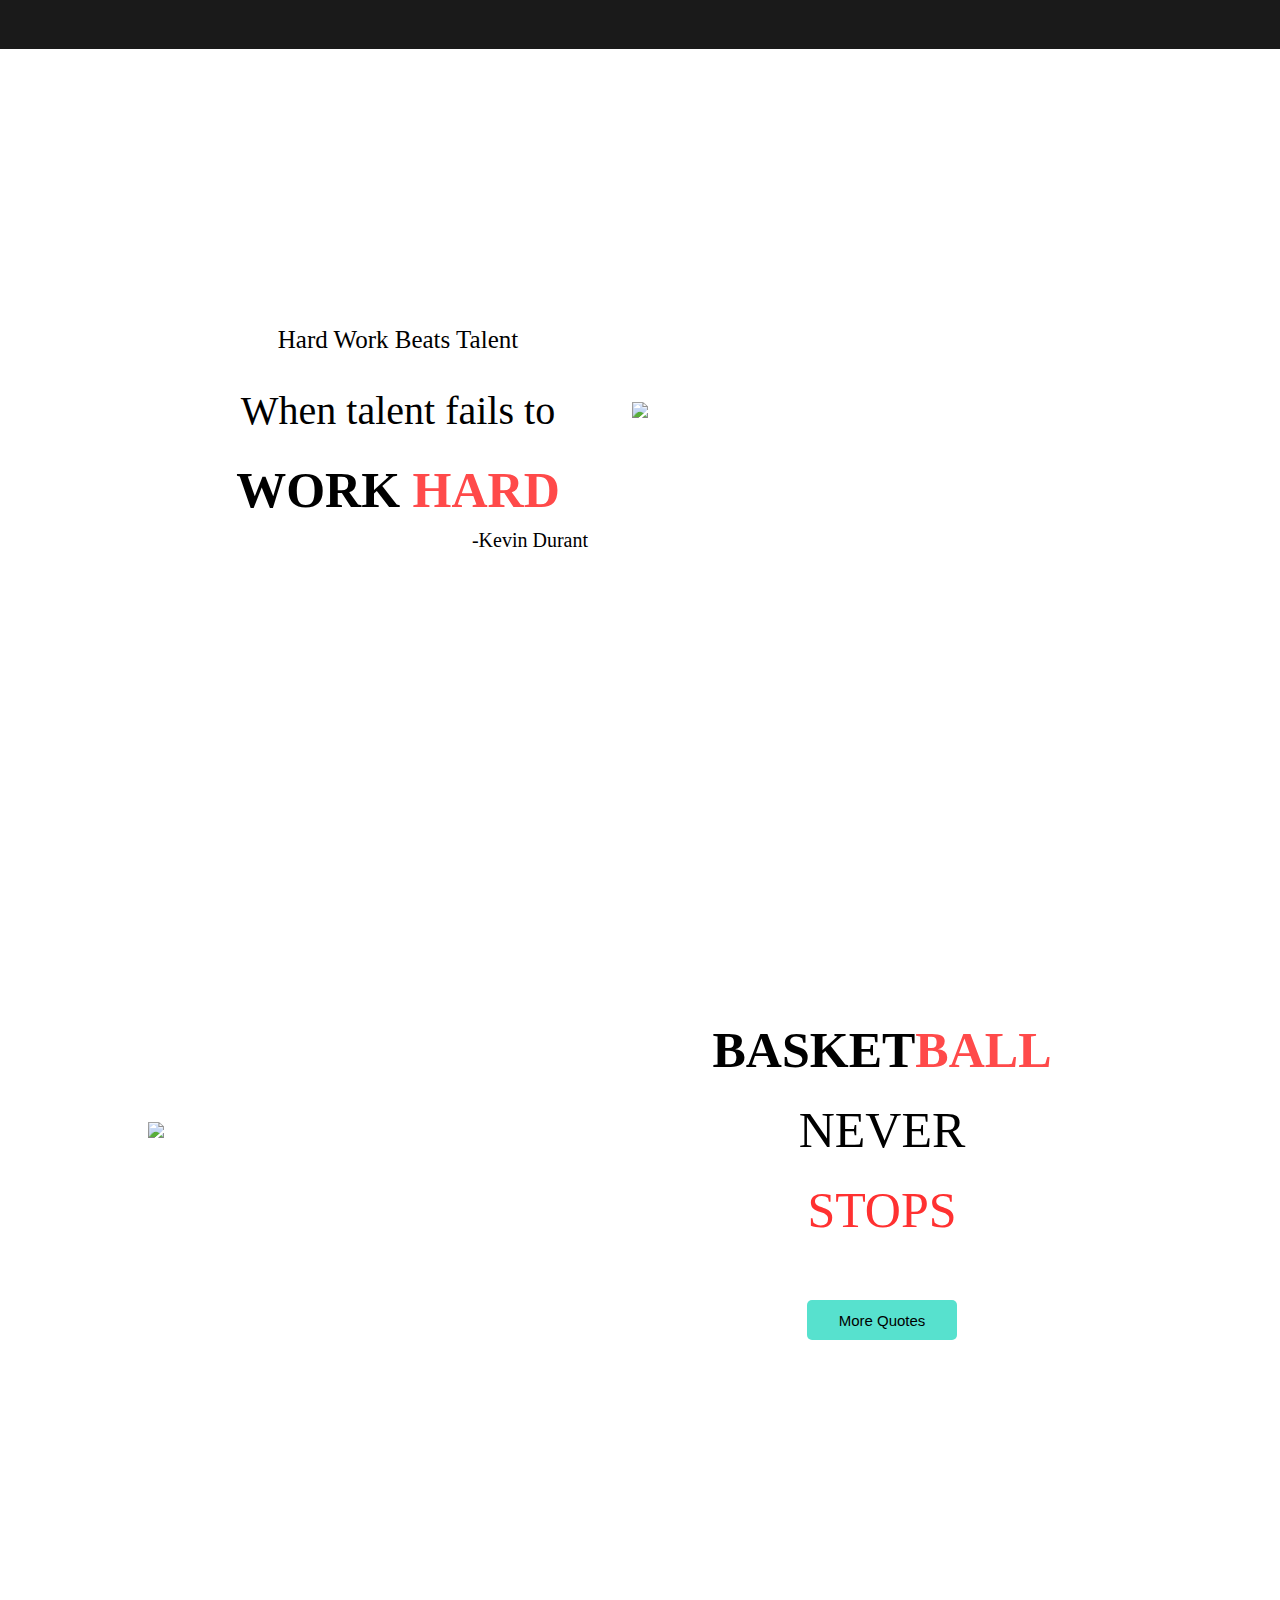
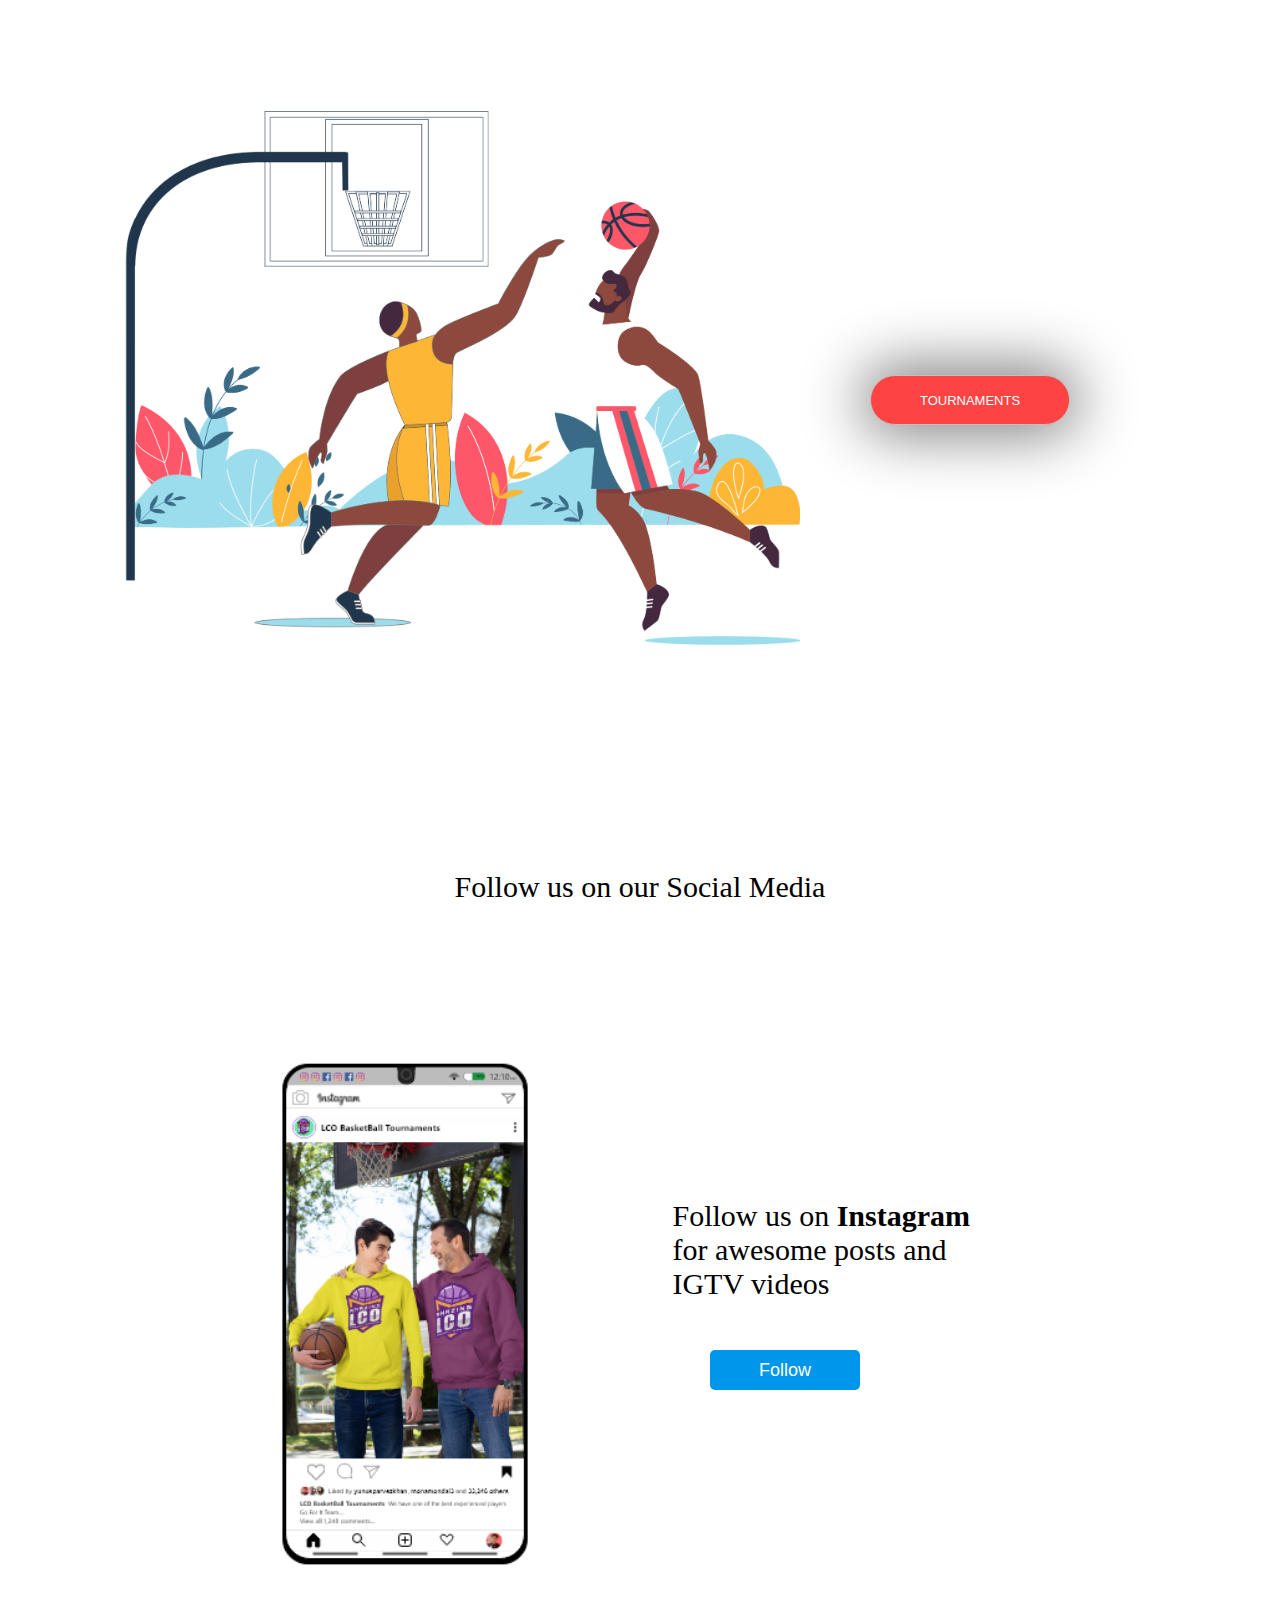
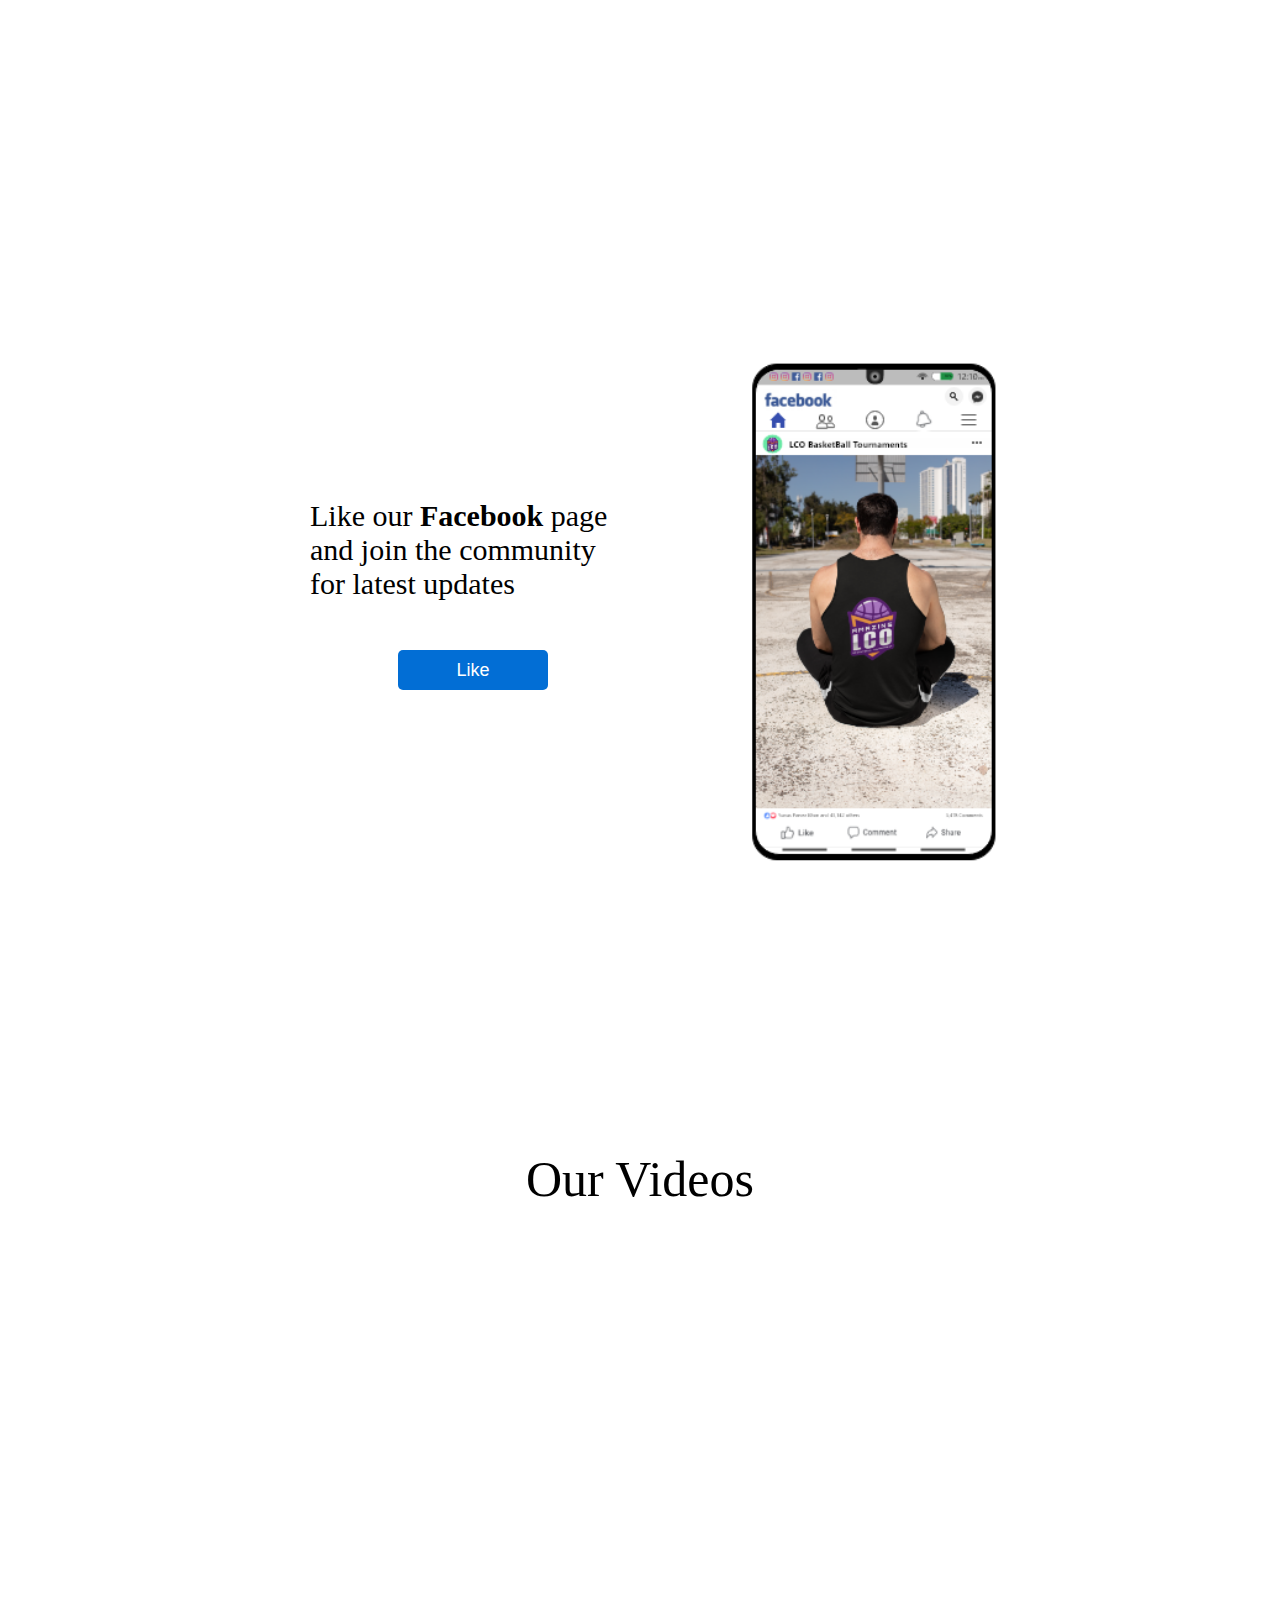
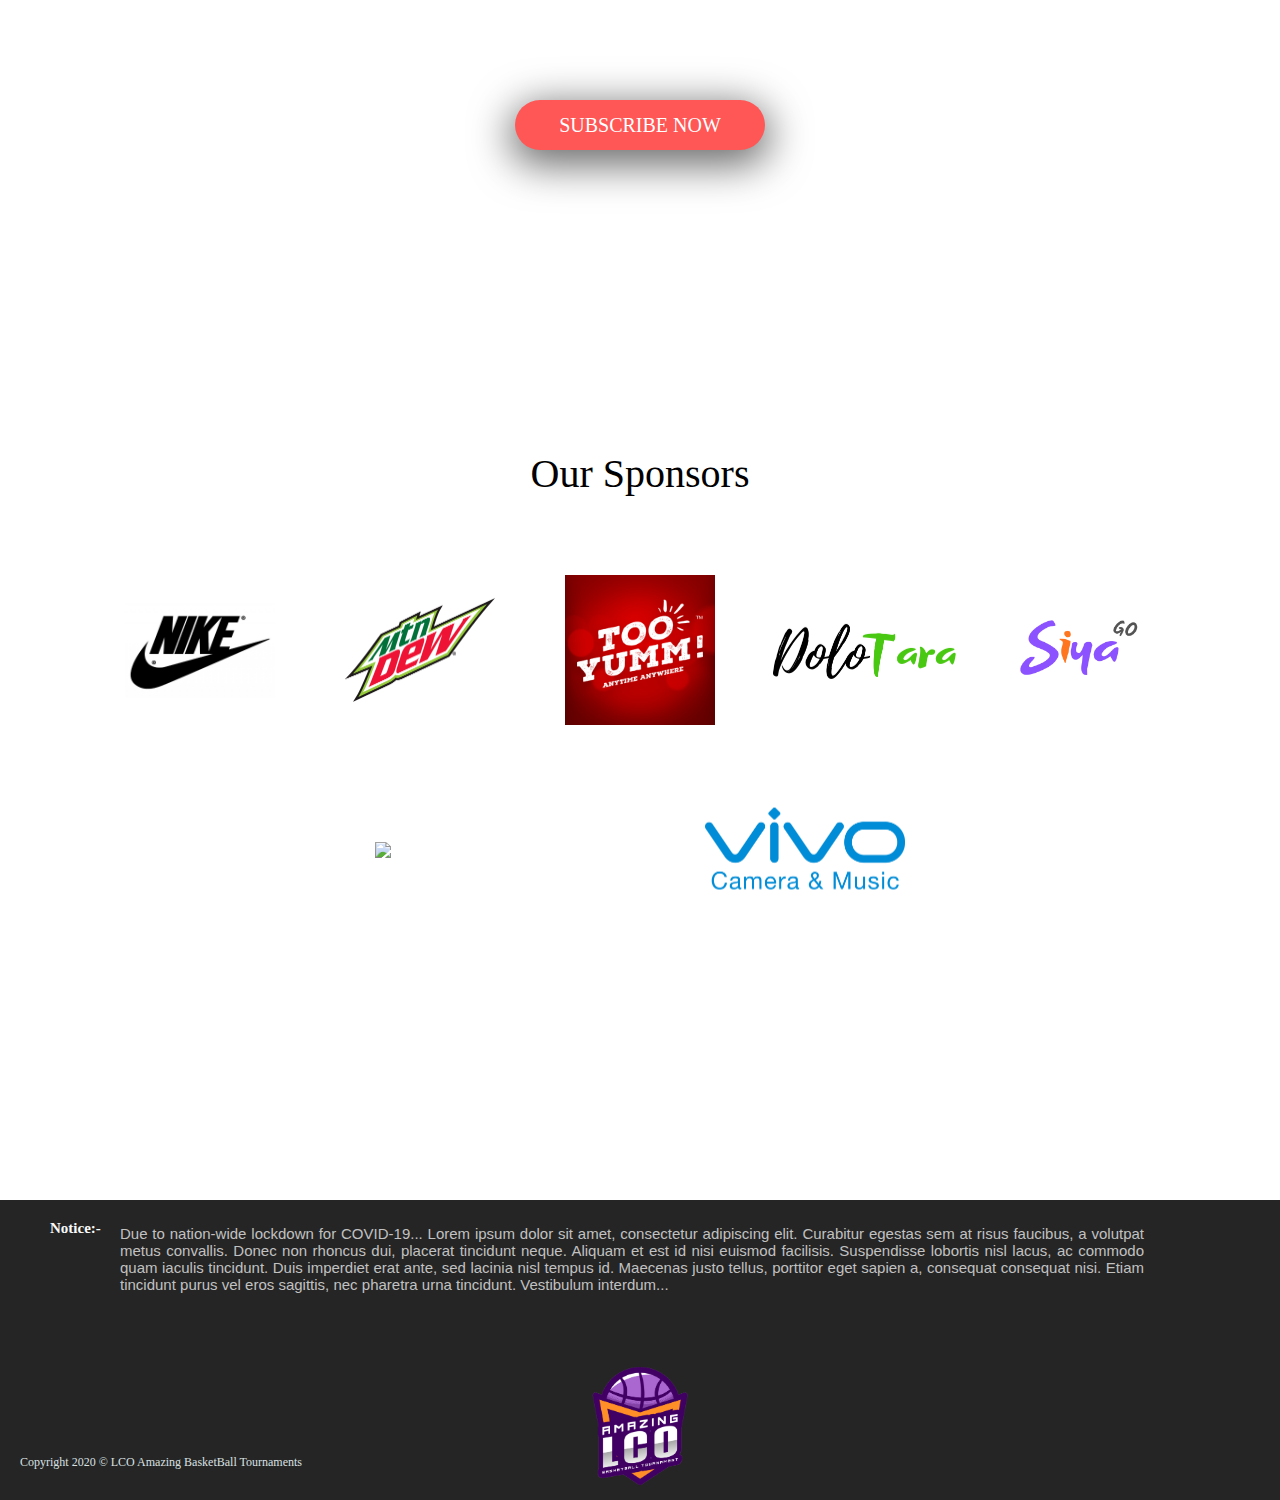
==== commit 21705576: "Responsive" ====
--- a/index.html
+++ b/index.html
@@ -169,11 +169,11 @@
         <h1 id="menu-heading">Amazing LCO Tournaments</h1>
         <hr id="menu-heading-hr"/>
 
-        <button id="menu-about-btn">About</button>
-        <button id="menu-tournaments-btn">Tournaments</button>
-        <button id="menu-login-btn">Log-In</button>
-        <button id="menu-contact-btn">Contact</button>
-        <button id="menu-faq-btn">FAQ</button>
+        <a href="aboutus.html"><button id="menu-about-btn">About</button></a>
+        <a href="tournaments.html"><button id="menu-tournaments-btn">Tournaments</button></a>
+        <a href="login.html"><button id="menu-login-btn">Log-In</button></a>
+        <a href="contactus.html"><button id="menu-contact-btn">Contact</button></a>
+        <a href="faq.html"><button id="menu-faq-btn">FAQ</button></a>
 
     </div>
 
--- a/css/footer.css
+++ b/css/footer.css
@@ -3,8 +3,7 @@
   width:100%;
   height: 300px;
   position: absolute;
-  left:50%;
-  transform:translate(-50%);
+  left:0;
   background: #252525;
 }
 #copyright{
@@ -30,7 +29,7 @@
   font-family: serif;
   font-weight: 600px;
   color:#fafafa;
-  position: relative;
+  position: absolute;
   top: 20px;
   left:50px;
 }
@@ -41,7 +40,7 @@
   font-weight: 200px;
   color:#C1C1C1;
   position: relative;
-  top: 5px;
+  top: 25px;
   left:120px;
   width: 80%;
   text-align: justify;
